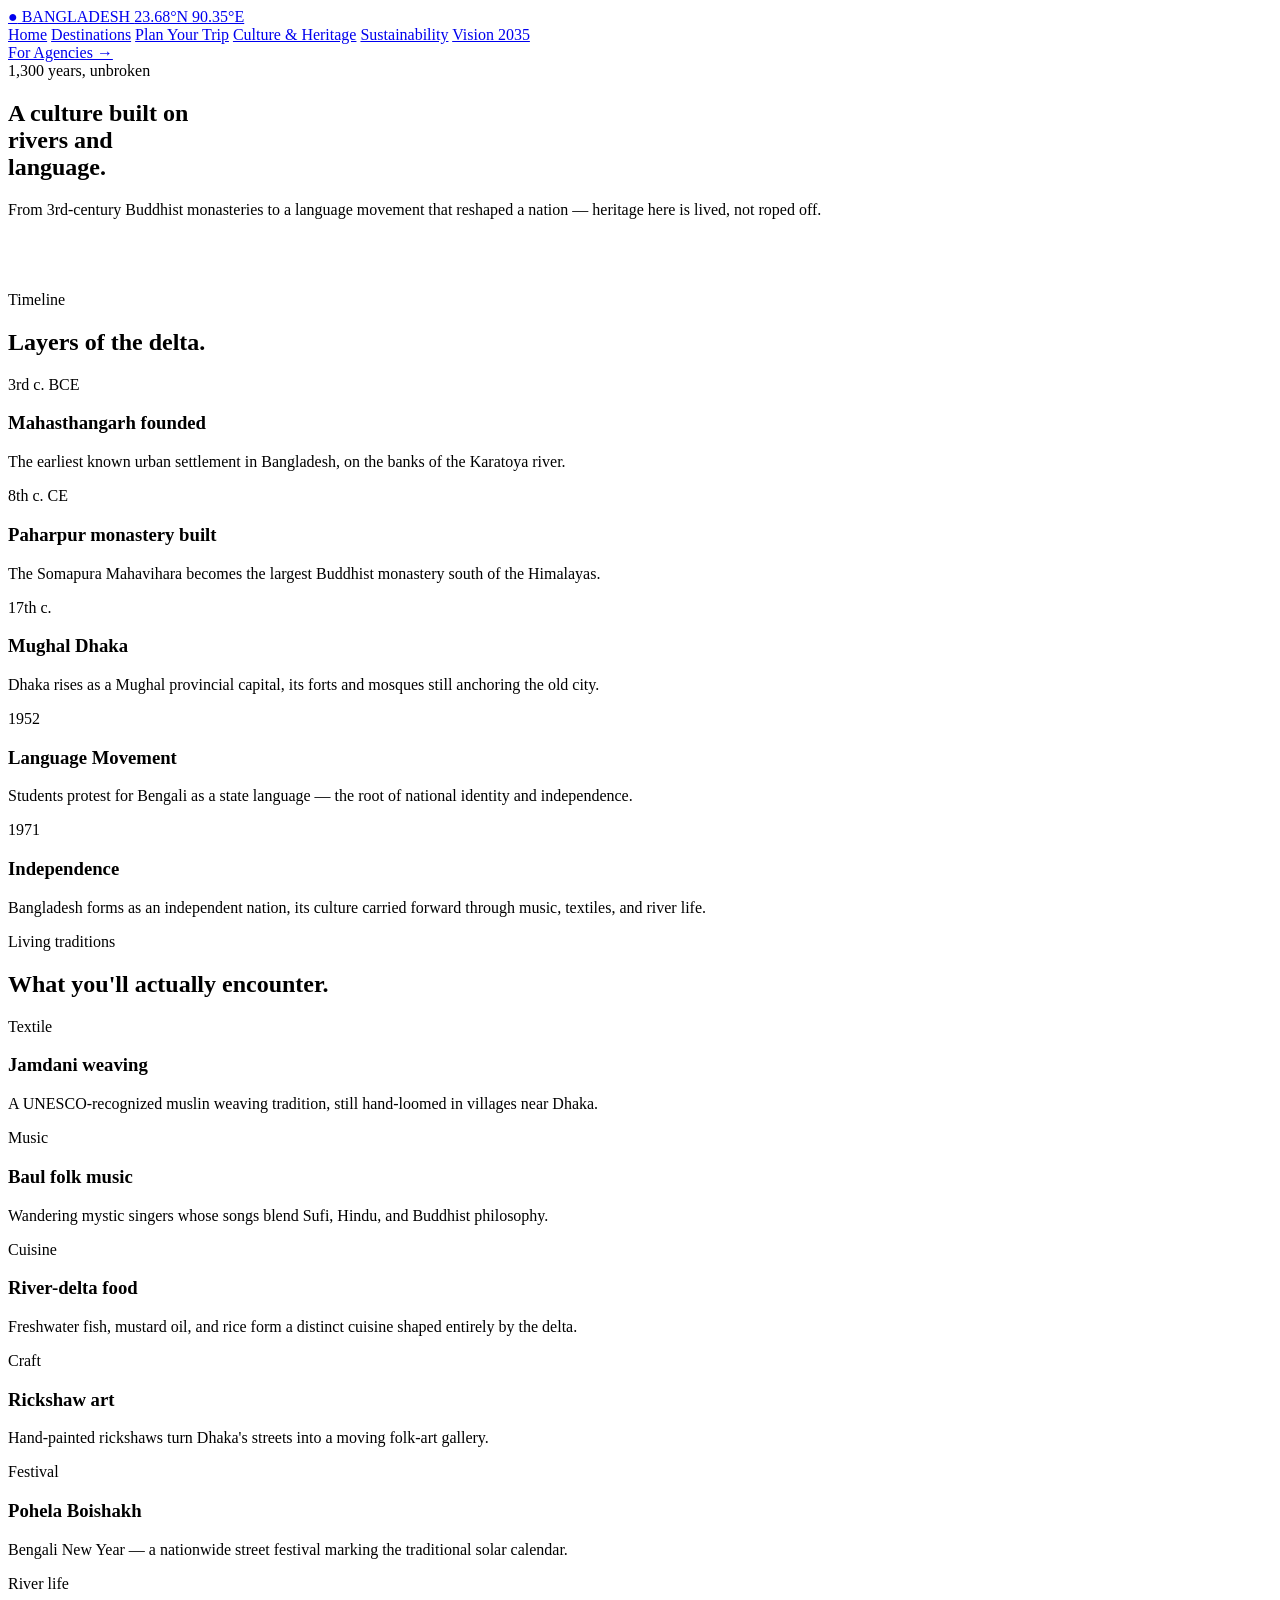
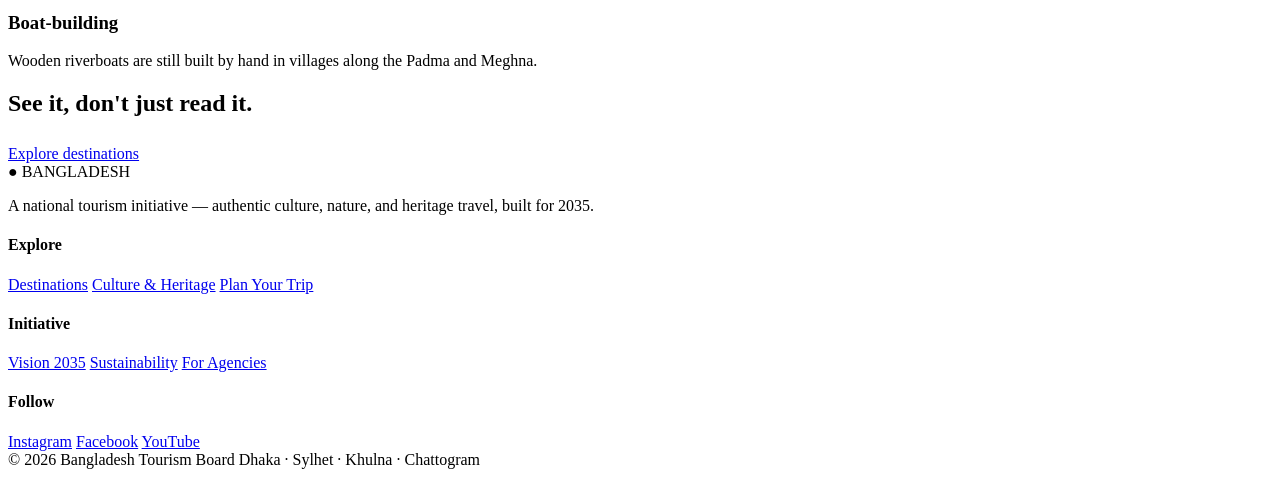
==== culture.html @ 77856fd5 "Rename Culture.html to culture.html" ====
<!DOCTYPE html>
<html lang="en">
<head>
<meta charset="UTF-8">
<meta name="viewport" content="width=device-width, initial-scale=1.0">
<title>Culture &amp; Heritage — Bangladesh Tourism</title>
<link rel="stylesheet" href="styles.css">
</head>
<body>

<header class="site-header">
  <div class="wrap nav">
    <a href="index.html" class="logo"><span class="mark">●</span> BANGLADESH <span class="tag">23.68°N 90.35°E</span></a>
    <nav class="nav-links">
      <a href="index.html">Home</a>
      <a href="destinations.html">Destinations</a>
      <a href="plan-your-trip.html">Plan Your Trip</a>
      <a href="culture.html" class="active">Culture &amp; Heritage</a>
      <a href="sustainability.html">Sustainability</a>
      <a href="about.html">Vision 2035</a>
    </nav>
    <a href="contact.html" class="nav-cta">For Agencies →</a>
  </div>
</header>

<section class="hero" style="padding-bottom:56px;">
  <div class="hero-grid"></div>
  <div class="wrap hero-inner">
    <span class="eyebrow">1,300 years, unbroken</span>
    <h1 style="max-width:16ch;">A culture built on rivers and language.</h1>
    <p class="lede">From 3rd-century Buddhist monasteries to a language movement that reshaped a nation — heritage here is lived, not roped off.</p>
  </div>
</section>

<section>
  <div class="wrap">
    <div class="section-head">
      <div><span class="eyebrow">Timeline</span><h2>Layers of the delta.</h2></div>
    </div>
    <div class="steps">
      <div class="step"><span class="step-num">3rd c. BCE</span><div><h3>Mahasthangarh founded</h3><p>The earliest known urban settlement in Bangladesh, on the banks of the Karatoya river.</p></div></div>
      <div class="step"><span class="step-num">8th c. CE</span><div><h3>Paharpur monastery built</h3><p>The Somapura Mahavihara becomes the largest Buddhist monastery south of the Himalayas.</p></div></div>
      <div class="step"><span class="step-num">17th c.</span><div><h3>Mughal Dhaka</h3><p>Dhaka rises as a Mughal provincial capital, its forts and mosques still anchoring the old city.</p></div></div>
      <div class="step"><span class="step-num">1952</span><div><h3>Language Movement</h3><p>Students protest for Bengali as a state language — the root of national identity and independence.</p></div></div>
      <div class="step"><span class="step-num">1971</span><div><h3>Independence</h3><p>Bangladesh forms as an independent nation, its culture carried forward through music, textiles, and river life.</p></div></div>
    </div>
  </div>
</section>

<section class="section-alt">
  <div class="wrap">
    <div class="section-head">
      <div><span class="eyebrow">Living traditions</span><h2>What you'll actually encounter.</h2></div>
    </div>
    <div class="grid grid-3">
      <div class="card">
        <div class="card-img"><span class="coord">Textile</span></div>
        <h3>Jamdani weaving</h3>
        <p>A UNESCO-recognized muslin weaving tradition, still hand-loomed in villages near Dhaka.</p>
      </div>
      <div class="card">
        <div class="card-img"><span class="coord">Music</span></div>
        <h3>Baul folk music</h3>
        <p>Wandering mystic singers whose songs blend Sufi, Hindu, and Buddhist philosophy.</p>
      </div>
      <div class="card">
        <div class="card-img"><span class="coord">Cuisine</span></div>
        <h3>River-delta food</h3>
        <p>Freshwater fish, mustard oil, and rice form a distinct cuisine shaped entirely by the delta.</p>
      </div>
      <div class="card">
        <div class="card-img"><span class="coord">Craft</span></div>
        <h3>Rickshaw art</h3>
        <p>Hand-painted rickshaws turn Dhaka's streets into a moving folk-art gallery.</p>
      </div>
      <div class="card">
        <div class="card-img"><span class="coord">Festival</span></div>
        <h3>Pohela Boishakh</h3>
        <p>Bengali New Year — a nationwide street festival marking the traditional solar calendar.</p>
      </div>
      <div class="card">
        <div class="card-img"><span class="coord">River life</span></div>
        <h3>Boat-building</h3>
        <p>Wooden riverboats are still built by hand in villages along the Padma and Meghna.</p>
      </div>
    </div>
  </div>
</section>

<section class="center">
  <div class="wrap">
    <h2>See it, don't just read it.</h2>
    <div class="hero-actions" style="justify-content:center; margin-top:28px;">
      <a href="destinations.html" class="btn btn-solid">Explore destinations</a>
    </div>
  </div>
</section>

<footer>
  <div class="wrap">
    <div class="footer-grid">
      <div>
        <div class="logo" style="margin-bottom:12px;"><span class="mark">●</span> BANGLADESH</div>
        <p class="small">A national tourism initiative — authentic culture, nature, and heritage travel, built for 2035.</p>
      </div>
      <div>
        <h4>Explore</h4>
        <a href="destinations.html">Destinations</a>
        <a href="culture.html">Culture &amp; Heritage</a>
        <a href="plan-your-trip.html">Plan Your Trip</a>
      </div>
      <div>
        <h4>Initiative</h4>
        <a href="about.html">Vision 2035</a>
        <a href="sustainability.html">Sustainability</a>
        <a href="contact.html">For Agencies</a>
      </div>
      <div>
        <h4>Follow</h4>
        <a href="#">Instagram</a>
        <a href="#">Facebook</a>
        <a href="#">YouTube</a>
      </div>
    </div>
    <div class="footer-bottom">
      <span>© 2026 Bangladesh Tourism Board</span>
      <span>Dhaka · Sylhet · Khulna · Chattogram</span>
    </div>
  </div>
</footer>

</body>
</html>
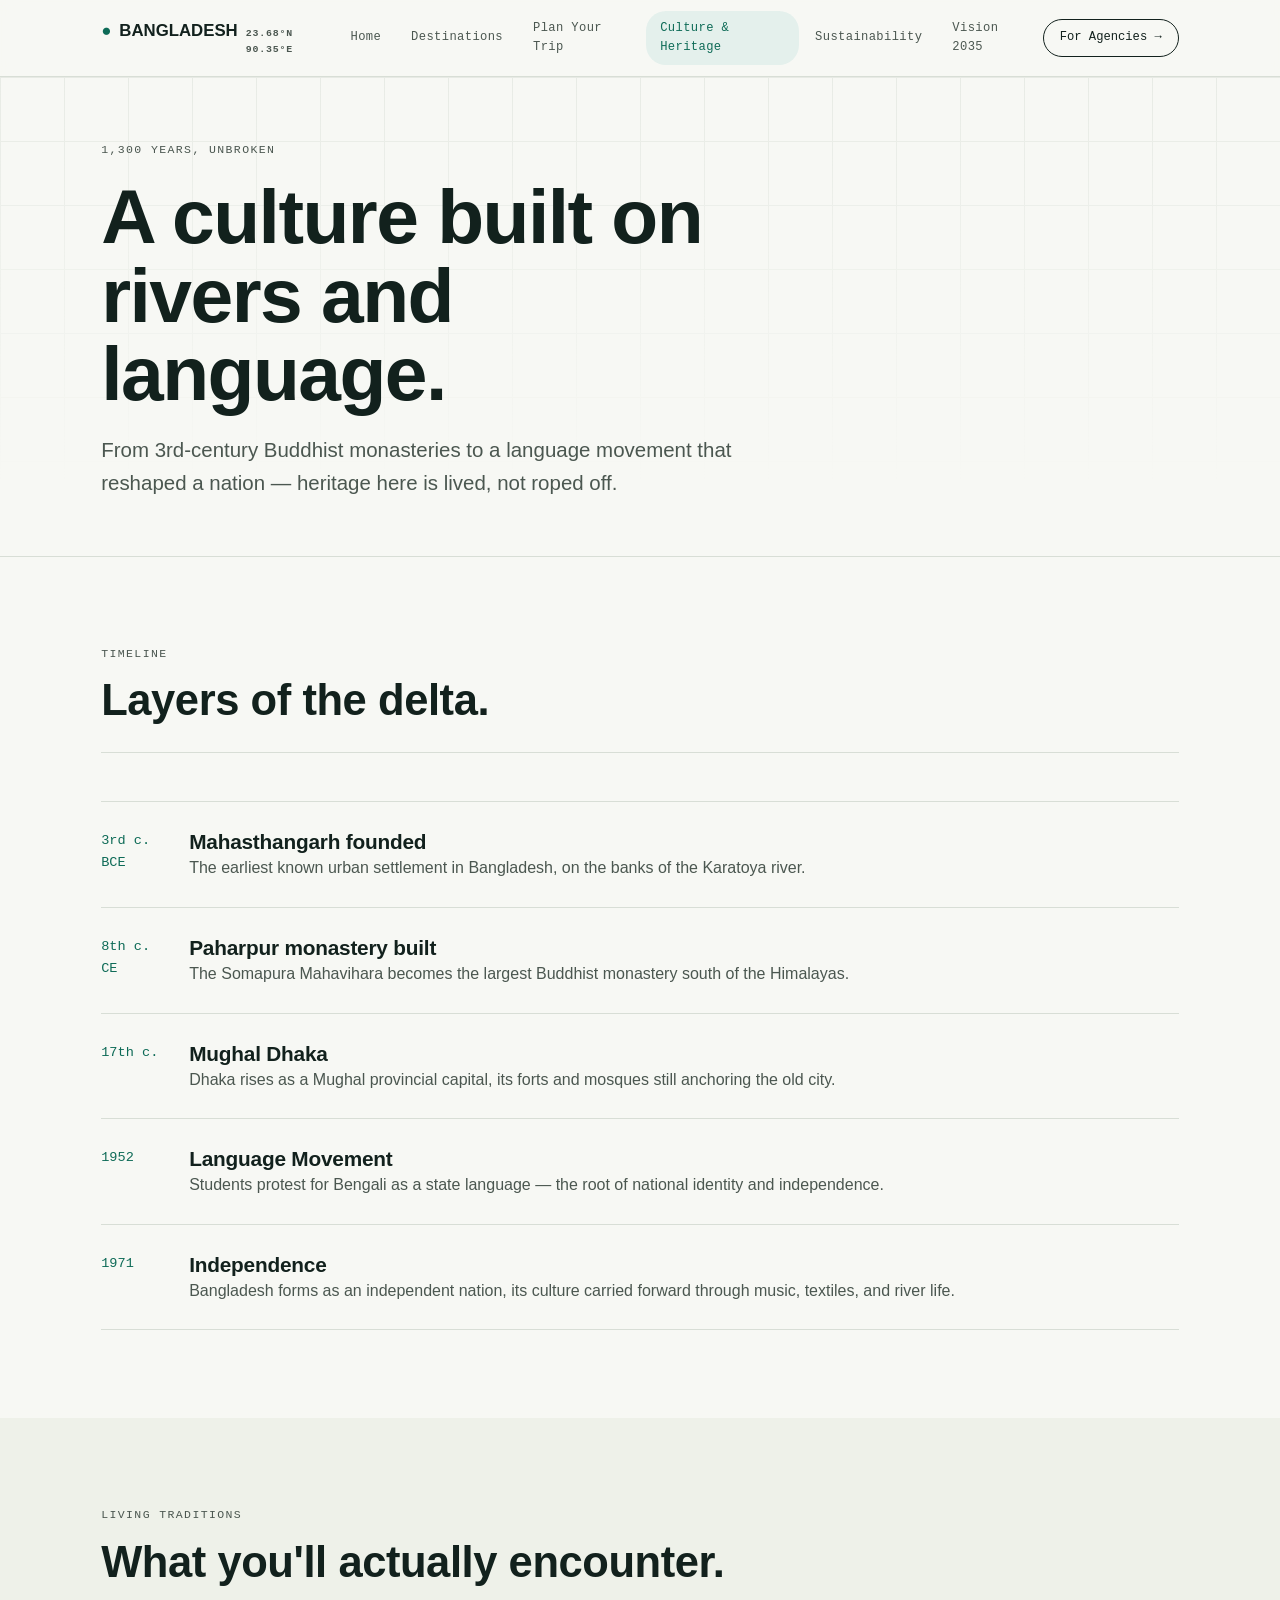
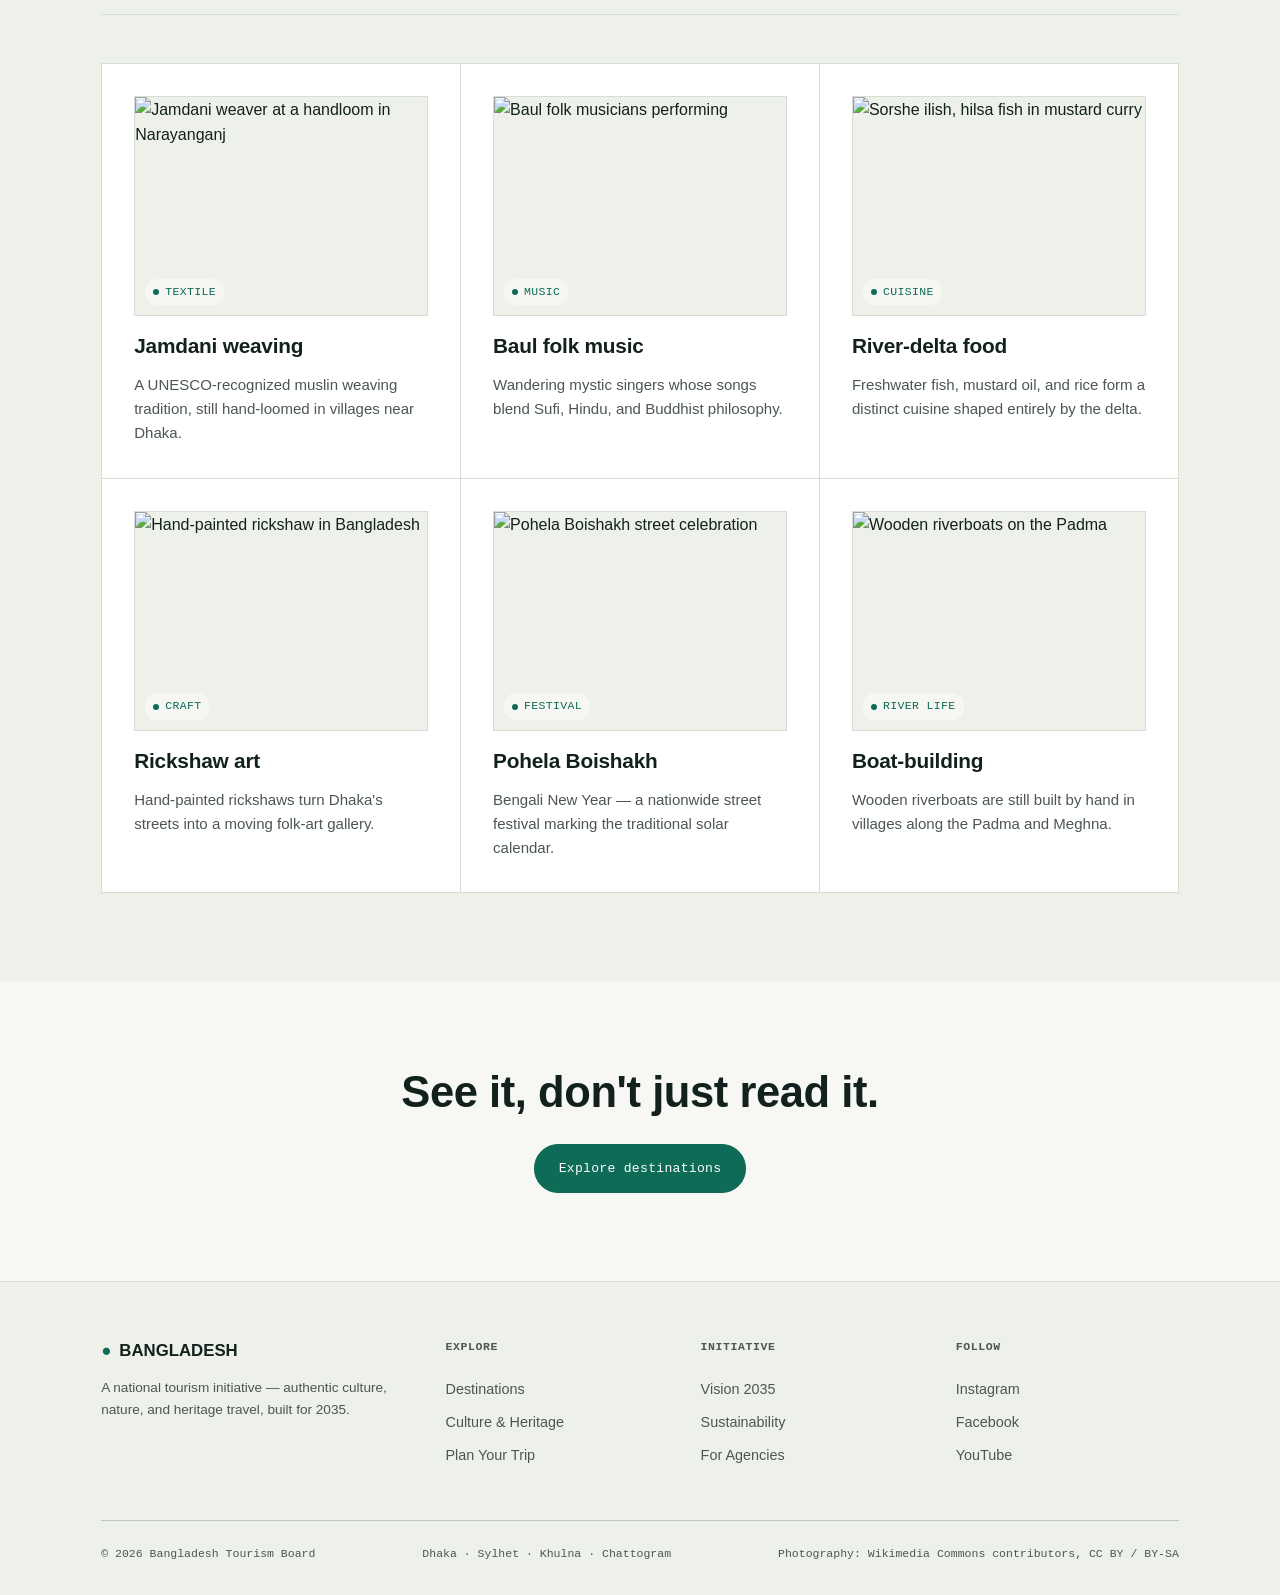
==== commit cfd08fae: "Update culture.html" ====
--- a/culture.html
+++ b/culture.html
@@ -54,32 +54,32 @@
     </div>
     <div class="grid grid-3">
       <div class="card">
-        <div class="card-img"><span class="coord">Textile</span></div>
+        <div class="card-img"><img src="https://commons.wikimedia.org/wiki/Special:FilePath/A_traditional_Jamdani_weaver_working_at_his_handloom_in_Narayanganj,_Dhaka,_Bangladesh.jpg?width=800" alt="Jamdani weaver at a handloom in Narayanganj" loading="lazy"><span class="coord">Textile</span></div>
         <h3>Jamdani weaving</h3>
         <p>A UNESCO-recognized muslin weaving tradition, still hand-loomed in villages near Dhaka.</p>
       </div>
       <div class="card">
-        <div class="card-img"><span class="coord">Music</span></div>
+        <div class="card-img"><img src="https://commons.wikimedia.org/wiki/Special:FilePath/Baul_Folk_Artists.jpg?width=800" alt="Baul folk musicians performing" loading="lazy"><span class="coord">Music</span></div>
         <h3>Baul folk music</h3>
         <p>Wandering mystic singers whose songs blend Sufi, Hindu, and Buddhist philosophy.</p>
       </div>
       <div class="card">
-        <div class="card-img"><span class="coord">Cuisine</span></div>
+        <div class="card-img"><img src="https://commons.wikimedia.org/wiki/Special:FilePath/A_photo_of_popular_Bengali_dish_Sorshe_Ilish_served_traditionally.jpg?width=800" alt="Sorshe ilish, hilsa fish in mustard curry" loading="lazy"><span class="coord">Cuisine</span></div>
         <h3>River-delta food</h3>
         <p>Freshwater fish, mustard oil, and rice form a distinct cuisine shaped entirely by the delta.</p>
       </div>
       <div class="card">
-        <div class="card-img"><span class="coord">Craft</span></div>
+        <div class="card-img"><img src="https://commons.wikimedia.org/wiki/Special:FilePath/A_rickshaw_in_Bangladesh.jpg?width=800" alt="Hand-painted rickshaw in Bangladesh" loading="lazy"><span class="coord">Craft</span></div>
         <h3>Rickshaw art</h3>
         <p>Hand-painted rickshaws turn Dhaka's streets into a moving folk-art gallery.</p>
       </div>
       <div class="card">
-        <div class="card-img"><span class="coord">Festival</span></div>
+        <div class="card-img"><img src="https://commons.wikimedia.org/wiki/Special:FilePath/Bengali_New_Year_Celebration_(Pohela_Boishakh)_1430.jpg?width=800" alt="Pohela Boishakh street celebration" loading="lazy"><span class="coord">Festival</span></div>
         <h3>Pohela Boishakh</h3>
         <p>Bengali New Year — a nationwide street festival marking the traditional solar calendar.</p>
       </div>
       <div class="card">
-        <div class="card-img"><span class="coord">River life</span></div>
+        <div class="card-img"><img src="https://commons.wikimedia.org/wiki/Special:FilePath/Boats_are_on_Padma_river.jpg?width=800" alt="Wooden riverboats on the Padma" loading="lazy"><span class="coord">River life</span></div>
         <h3>Boat-building</h3>
         <p>Wooden riverboats are still built by hand in villages along the Padma and Meghna.</p>
       </div>
@@ -124,7 +124,7 @@
     </div>
     <div class="footer-bottom">
       <span>© 2026 Bangladesh Tourism Board</span>
-      <span>Dhaka · Sylhet · Khulna · Chattogram</span>
+      <span>Dhaka · Sylhet · Khulna · Chattogram</span><span>Photography: Wikimedia Commons contributors, CC BY / BY-SA</span>
     </div>
   </div>
 </footer>
--- a/styles.css
+++ b/styles.css
@@ -0,0 +1,247 @@
+/* ===========================================================
+   BANGLADESH TOURISM — DESIGN SYSTEM
+   Direction: modern travel-tech, map/data feel, light bg always
+   Type: Space Grotesk (display) / Inter (body) / IBM Plex Mono (data)
+   =========================================================== */
+
+@import url('https://fonts.googleapis.com/css2?family=Space+Grotesk:wght@400;500;600;700&family=Inter:wght@400;500;600;700&family=IBM+Plex+Mono:wght@400;500&display=swap');
+
+:root{
+  --bg:        #F7F8F4;
+  --bg-alt:    #EEF1E9;
+  --surface:   #FFFFFF;
+  --ink:       #12211D;
+  --ink-soft:  #4B5750;
+  --primary:   #0E6B57;
+  --primary-d: #0A4F41;
+  --accent:    #A8502E;
+  --line:      #D8DED6;
+  --line-d:    #BFC7BE;
+
+  --f-display: 'Space Grotesk', sans-serif;
+  --f-body:    'Inter', sans-serif;
+  --f-mono:    'IBM Plex Mono', monospace;
+
+  --container: 1180px;
+  --gutter: clamp(20px, 4vw, 64px);
+  --radius: 2px;
+}
+
+*{ box-sizing:border-box; margin:0; padding:0; }
+html{ scroll-behavior:smooth; }
+body{
+  background:var(--bg);
+  color:var(--ink);
+  font-family:var(--f-body);
+  font-size:16px;
+  line-height:1.6;
+  -webkit-font-smoothing:antialiased;
+}
+img{ max-width:100%; display:block; }
+a{ color:inherit; text-decoration:none; }
+ul{ list-style:none; }
+
+.wrap{
+  max-width:var(--container);
+  margin:0 auto;
+  padding-left:var(--gutter);
+  padding-right:var(--gutter);
+}
+
+h1,h2,h3,h4{ font-family:var(--f-display); font-weight:600; letter-spacing:-0.01em; color:var(--ink); }
+h1{ font-size:clamp(2.6rem, 6vw, 5rem); line-height:1.02; letter-spacing:-0.02em; }
+h2{ font-size:clamp(1.9rem, 3.4vw, 2.8rem); line-height:1.08; }
+h3{ font-size:1.3rem; line-height:1.3; }
+p{ color:var(--ink-soft); }
+.lede{ font-size:clamp(1.05rem,1.6vw,1.3rem); color:var(--ink-soft); max-width:640px; }
+
+/* ---------- data / mono chips (map signature) ---------- */
+.coord{
+  font-family:var(--f-mono);
+  font-size:0.72rem;
+  letter-spacing:0.03em;
+  color:var(--primary);
+  text-transform:uppercase;
+  display:inline-flex;
+  align-items:center;
+  gap:6px;
+}
+.coord::before{
+  content:'';
+  width:6px; height:6px;
+  border-radius:50%;
+  background:var(--primary);
+  flex:none;
+}
+.eyebrow{
+  font-family:var(--f-mono);
+  font-size:0.72rem;
+  letter-spacing:0.12em;
+  text-transform:uppercase;
+  color:var(--ink-soft);
+  display:block;
+  margin-bottom:14px;
+}
+
+/* ---------- nav ---------- */
+.site-header{
+  position:sticky; top:0; z-index:50;
+  background:rgba(247,248,244,0.92);
+  backdrop-filter:blur(8px);
+  border-bottom:1px solid var(--line);
+}
+.nav{
+  display:flex; align-items:center; justify-content:space-between;
+  height:76px;
+}
+.logo{
+  font-family:var(--f-display);
+  font-weight:700; font-size:1.05rem;
+  display:flex; align-items:baseline; gap:8px;
+}
+.logo .mark{ color:var(--primary); }
+.logo .tag{ font-family:var(--f-mono); font-size:0.62rem; color:var(--ink-soft); letter-spacing:0.08em; }
+.nav-links{ display:flex; gap:2px; align-items:center; }
+.nav-links a{
+  font-family:var(--f-mono);
+  font-size:0.76rem;
+  letter-spacing:0.03em;
+  padding:8px 14px;
+  color:var(--ink-soft);
+  border-radius:20px;
+  transition:background .15s, color .15s;
+}
+.nav-links a:hover{ background:var(--bg-alt); color:var(--ink); }
+.nav-links a.active{ color:var(--primary); background:#E4F0EC; }
+.nav-cta{
+  font-family:var(--f-mono);
+  font-size:0.76rem;
+  border:1px solid var(--ink);
+  padding:8px 16px;
+  border-radius:20px;
+  white-space:nowrap;
+}
+.nav-cta:hover{ background:var(--ink); color:var(--bg); }
+.nav-toggle{ display:none; }
+
+/* ---------- buttons ---------- */
+.btn{
+  display:inline-flex; align-items:center; gap:10px;
+  font-family:var(--f-mono);
+  font-size:0.82rem; letter-spacing:0.02em;
+  padding:13px 24px;
+  border-radius:24px;
+  border:1px solid var(--ink);
+  color:var(--ink);
+  transition:all .15s ease;
+}
+.btn:hover{ background:var(--ink); color:var(--bg); }
+.btn-solid{ background:var(--primary); color:#fff; border-color:var(--primary); }
+.btn-solid:hover{ background:var(--primary-d); border-color:var(--primary-d); }
+.btn svg{ width:14px; height:14px; }
+
+/* ---------- hero ---------- */
+.hero{
+  position:relative;
+  padding:64px 0 88px;
+  overflow:hidden;
+  border-bottom:1px solid var(--line);
+  background:
+    linear-gradient(var(--bg) 0%, var(--bg) 100%);
+}
+.hero-grid{
+  position:absolute; inset:0;
+  background-image:
+    linear-gradient(to right, var(--line) 1px, transparent 1px),
+    linear-gradient(to bottom, var(--line) 1px, transparent 1px);
+  background-size:64px 64px;
+  opacity:0.5;
+  mask-image:linear-gradient(to bottom, black, transparent 85%);
+}
+.hero-inner{ position:relative; z-index:2; }
+.hero-top{ display:flex; justify-content:space-between; align-items:center; margin-bottom:36px; flex-wrap:wrap; gap:12px;}
+.hero h1{ margin:18px 0 22px; max-width:14ch; }
+.hero-foot{ display:flex; gap:40px; align-items:flex-end; margin-top:44px; flex-wrap:wrap; }
+.hero-actions{ display:flex; gap:14px; flex-wrap:wrap; }
+
+.route-svg{ position:absolute; right:-40px; top:40px; width:52%; max-width:620px; opacity:0.9; z-index:1; }
+.route-svg path{ fill:none; stroke:var(--primary); stroke-width:1.4; stroke-dasharray:6 6; animation:dash 40s linear infinite; }
+.route-svg circle{ fill:var(--accent); }
+@keyframes dash{ to{ stroke-dashoffset:-400; } }
+@media (prefers-reduced-motion:reduce){ .route-svg path{ animation:none; } }
+
+/* stat row */
+.stat-row{ display:grid; grid-template-columns:repeat(auto-fit,minmax(140px,1fr)); gap:24px; border-top:1px solid var(--line); padding-top:28px; }
+.stat b{ display:block; font-family:var(--f-display); font-size:1.9rem; color:var(--ink); }
+.stat span{ font-family:var(--f-mono); font-size:0.7rem; color:var(--ink-soft); letter-spacing:0.03em; text-transform:uppercase; }
+
+/* ---------- sections ---------- */
+section{ padding:88px 0; }
+.section-alt{ background:var(--bg-alt); }
+.section-head{ display:flex; justify-content:space-between; align-items:flex-end; gap:24px; margin-bottom:48px; flex-wrap:wrap; border-bottom:1px solid var(--line); padding-bottom:28px;}
+
+/* divider route */
+.divider{ height:1px; background:var(--line); position:relative; margin:0; }
+.divider::after{ content:''; position:absolute; left:0; top:-2px; width:5px; height:5px; border-radius:50%; background:var(--accent); }
+
+/* ---------- cards ---------- */
+.grid{ display:grid; gap:1px; background:var(--line); border:1px solid var(--line); }
+.grid-3{ grid-template-columns:repeat(3,1fr); }
+.grid-2{ grid-template-columns:repeat(2,1fr); }
+.card{ background:var(--surface); padding:32px; display:flex; flex-direction:column; gap:14px; }
+.card-img{ aspect-ratio:4/3; background:var(--bg-alt); border:1px solid var(--line); position:relative; overflow:hidden; }
+.card-img img{ width:100%; height:100%; object-fit:cover; }
+.card-img .coord{ position:absolute; bottom:10px; left:10px; background:rgba(247,248,244,0.92); padding:4px 8px; border-radius:12px; }
+.card h3{ margin-top:2px; }
+.card p{ font-size:0.94rem; }
+.card-meta{ display:flex; justify-content:space-between; font-family:var(--f-mono); font-size:0.72rem; color:var(--ink-soft); text-transform:uppercase; margin-top:auto; padding-top:10px; border-top:1px dashed var(--line); }
+
+/* pillar list */
+.pillars{ display:flex; flex-direction:column; }
+.pillar{ display:grid; grid-template-columns:120px 1fr; gap:32px; padding:28px 0; border-top:1px solid var(--line); }
+.pillar:last-child{ border-bottom:1px solid var(--line); }
+.pillar .tag{ font-family:var(--f-mono); font-size:0.72rem; color:var(--primary); letter-spacing:0.04em; text-transform:uppercase; padding-top:4px; }
+.pillar h3{ margin-bottom:8px; }
+.pillar p{ max-width:60ch; }
+
+/* quote / callout */
+.callout{ border-left:3px solid var(--accent); padding:6px 0 6px 24px; }
+.callout p{ font-family:var(--f-display); font-size:1.4rem; color:var(--ink); font-weight:500; line-height:1.4; }
+
+/* form */
+.field{ display:flex; flex-direction:column; gap:8px; margin-bottom:22px; }
+.field label{ font-family:var(--f-mono); font-size:0.72rem; text-transform:uppercase; letter-spacing:0.04em; color:var(--ink-soft); }
+.field input, .field select, .field textarea{
+  font-family:var(--f-body); font-size:0.98rem;
+  padding:13px 14px; border:1px solid var(--line-d); border-radius:2px;
+  background:var(--surface); color:var(--ink);
+}
+.field input:focus, .field select:focus, .field textarea:focus{ outline:2px solid var(--primary); outline-offset:1px; }
+
+/* table-ish list for plan page */
+.steps{ counter-reset:step; }
+.step{ display:grid; grid-template-columns:64px 1fr; gap:24px; padding:26px 0; border-top:1px solid var(--line); }
+.step:last-child{ border-bottom:1px solid var(--line); }
+.step-num{ font-family:var(--f-mono); color:var(--primary); font-size:0.85rem; padding-top:2px; }
+
+/* footer */
+footer{ border-top:1px solid var(--line); padding:56px 0 32px; background:var(--bg-alt); }
+.footer-grid{ display:grid; grid-template-columns:1.4fr 1fr 1fr 1fr; gap:32px; margin-bottom:48px; }
+.footer-grid h4{ font-family:var(--f-mono); font-size:0.72rem; text-transform:uppercase; letter-spacing:0.05em; color:var(--ink-soft); margin-bottom:16px; }
+.footer-grid a{ display:block; font-size:0.9rem; color:var(--ink-soft); padding:5px 0; }
+.footer-grid a:hover{ color:var(--primary); }
+.footer-bottom{ display:flex; justify-content:space-between; font-family:var(--f-mono); font-size:0.72rem; color:var(--ink-soft); border-top:1px solid var(--line-d); padding-top:24px; flex-wrap:wrap; gap:10px;}
+
+/* utility */
+.mt-lg{ margin-top:64px; }
+.center{ text-align:center; }
+.small{ font-size:0.85rem; }
+
+@media (max-width: 860px){
+  .grid-3{ grid-template-columns:1fr; }
+  .grid-2{ grid-template-columns:1fr; }
+  .footer-grid{ grid-template-columns:1fr 1fr; }
+  .pillar{ grid-template-columns:1fr; gap:8px; }
+  .nav-links{ display:none; }
+  .route-svg{ display:none; }
+}
